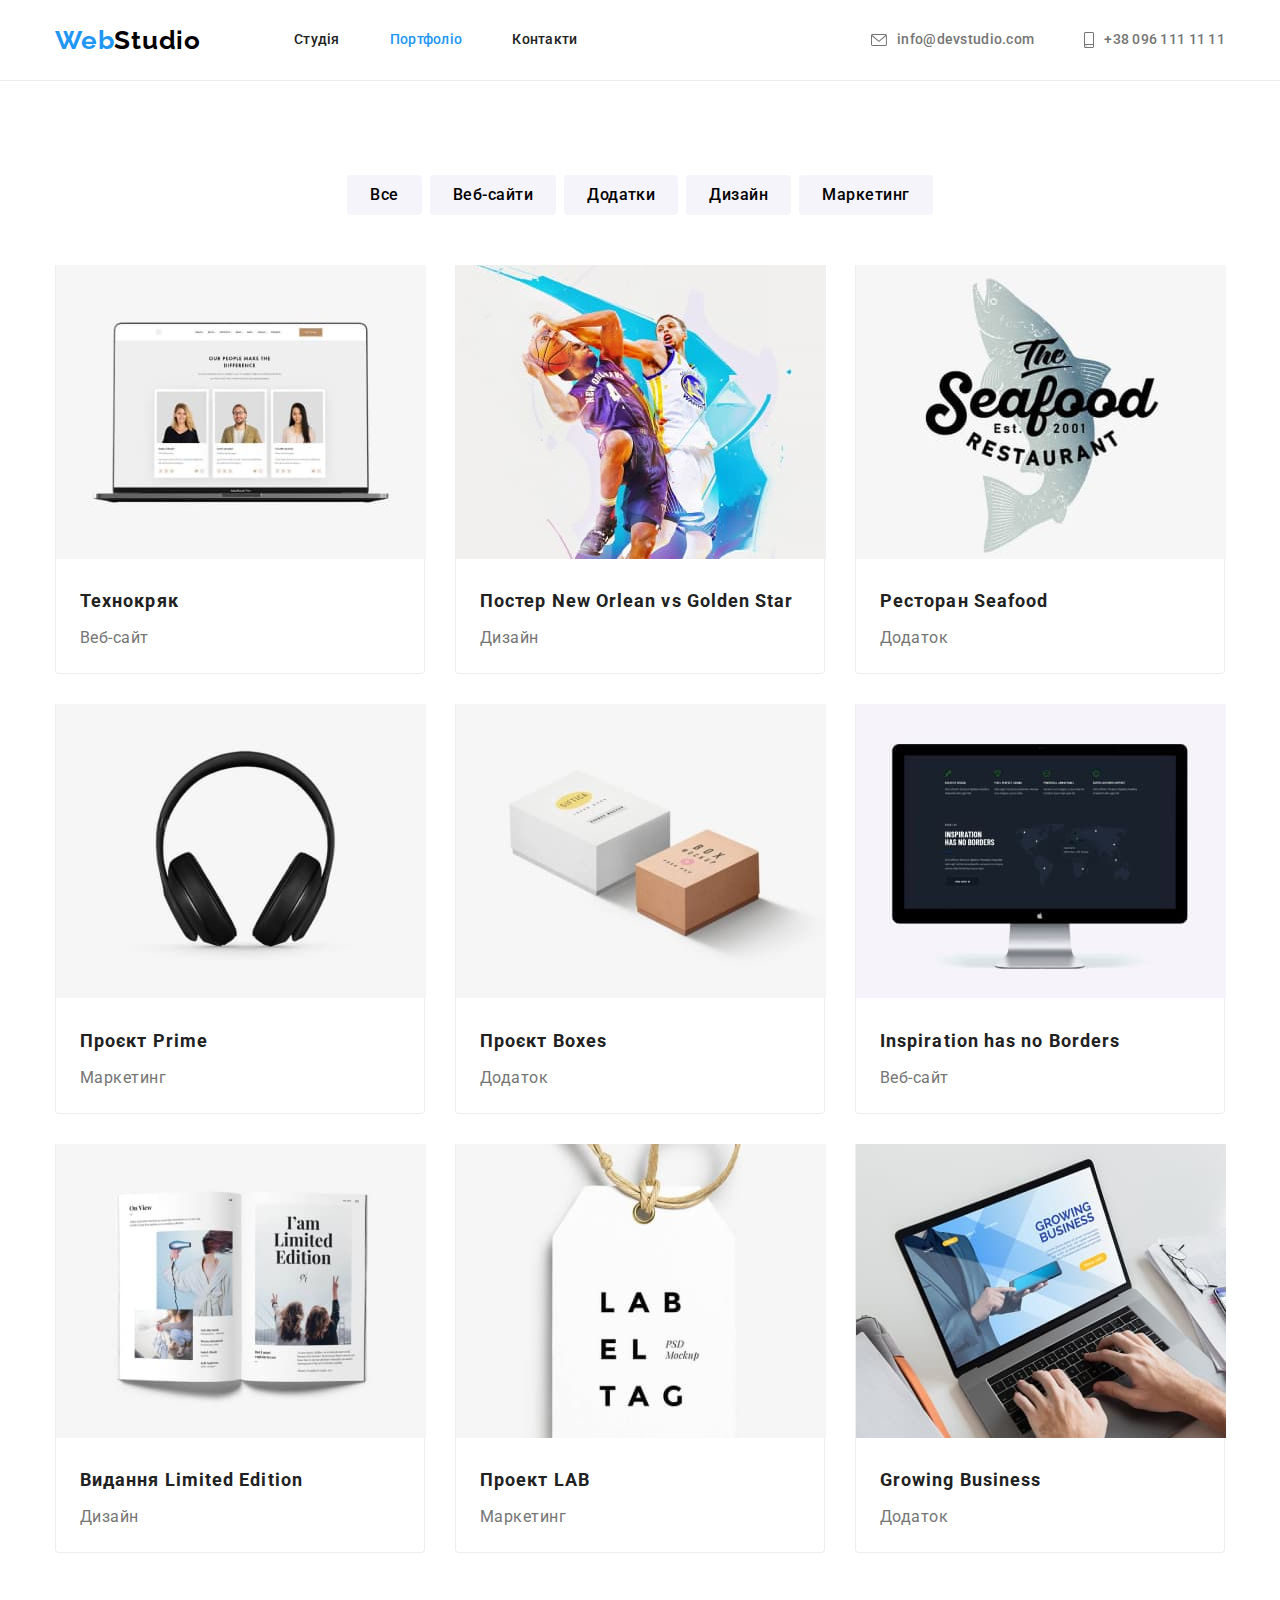
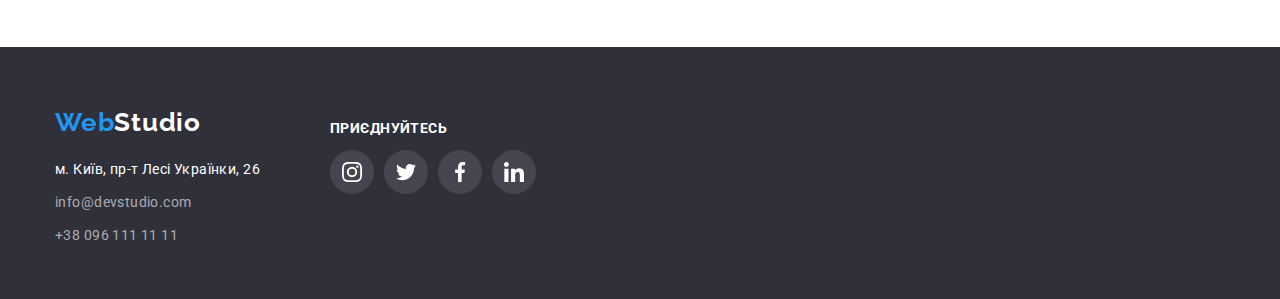
==== portfolio.html @ 71c1211e "Перенес файлы с предыдущего ДЗ" ====
<!DOCTYPE html>
<html lang="uk">
  <head>
    <meta charset="UTF-8" />
    <meta http-equiv="X-UA-Compatible" content="IE=edge" />
    <meta name="viewport" content="width=device-width, initial-scale=1.0" />
    <title>Портфоліо</title>
    <link
      href="https://fonts.googleapis.com/css2?family=Raleway:wght@700&family=Roboto:wght@400;500;700;900&display=swap"
      rel="stylesheet"
    />
    <link
      rel="stylesheet"
      href="https://cdnjs.cloudflare.com/ajax/libs/modern-normalize/1.1.0/modern-normalize.min.css"
    />
    <link rel="stylesheet" href="./css/styles.css" />
  </head>
  <body>
    <!-- Хедер -->
    <header class="header">
      <div class="container">
        <a href="./index.html" class="link logo"
          ><span class="aссent">Web</span><span class="logo-head">Studio</span></a
        >
        <nav>
          <ul class="site-nav list">
            <li class="item"><a href="./index.html" class="link nav">Студія</a></li>
            <li class="item"><a href="./portfolio.html" class="link nav current">Портфоліо</a></li>
            <li class="item"><a href="" class="link nav">Контакти</a></li>
          </ul>
        </nav>
        <ul class="auth-nav list">
          <li>
            <a href="mailto:info@devstudio.com" class="link contacts icon-mail"
              >
              <svg class="icon-address" width="16" height="12">
                <use href="./img/icons.svg#icon-mail"></use>
              </svg>info@devstudio.com</a
            >
          </li>
          <li>
            <a href="tel:+380961111111" class="link contacts icon-phone">
              <svg class="icon-address" width="10" height="16">
                <use href="./img/icons.svg#icon-phone"></use>
              </svg>+38 096 111 11 11</a>
          </li>
        </ul>
      </div>
    </header>
    <!-- Герой -->
    <main>
      <section class="portfolio-hero">
        <div class="container">
          <h1 class="hidden">Приклади робіт</h1>
          <ul class="list filter-title">
            <li class="filter-item"><button class="filter" type="button">Все</button></li>
            <li class="filter-item"><button class="filter" type="button">Веб-сайти</button></li>
            <li class="filter-item"><button class="filter" type="button">Додатки</button></li>
            <li class="filter-item"><button class="filter" type="button">Дизайн</button></li>
            <li class="filter-item"><button class="filter" type="button">Маркетинг</button></li>
          </ul>
          <ul class="list card-list">
            <li class="card-item">
              <a href="" class="box-shadow">
                <img src="./img/portfolio1.jpg" alt="відчинений ноутбук" width="370" />
                <div class="card-box">
                 <h2 class="image-title">Технокряк</h2>
                 <p class="image-text">Веб-сайт</p>
                </div>
              </a>
            </li>
            <li class="card-item">
              <a href="" class="box-shadow">
                <img src="./img/portfolio2.jpg" alt="гра в баскетбол" width="370" />
                <div class="card-box">
                 <h2 class="image-title">Постер <span lang="en">New Orlean vs Golden Star</span></h2>
                 <p class="image-text">Дизайн</p>
                </div>
              </a>
            </li>
            <li class="card-item">
              <a href="" class="box-shadow">
                <img src="./img/portfolio3.jpg" alt="постер ресторану" width="370" />
                <div class="card-box">
                 <h2 class="image-title">Ресторан <span lang="en">Seafood</span></h2>
                 <p class="image-text">Додаток</p>
                </div>
              </a>
            </li>
            <li class="card-item">
              <a href="" class="box-shadow">
                <img src="./img/portfolio4.jpg" alt="навушники" width="370" />
                <div class="card-box">
                 <h2 class="image-title">Проєкт <span lang="en">Prime</span></h2>
                 <p class="image-text">Маркетинг</p>
                </div>
              </a>
            </li>
            <li class="card-item">
              <a href="" class="box-shadow">
                <img src="./img/portfolio5.jpg" alt="картонні коробки" width="370" />
                <div class="card-box">
                 <h2 class="image-title">Проєкт <span lang="en">Boxes</span></h2>
                 <p class="image-text">Додаток</p>
                </div>
              </a>
            </li>
            <li class="card-item">
              <a href="" class="box-shadow">
                <img src="./img/portfolio6.jpg" alt="екран монітору" width="370" />
                <div class="card-box">
                 <h2 class="image-title" lang="en">Inspiration has no Borders</h2>
                 <p class="image-text">Веб-сайт</p>
                </div>
              </a>
            </li>
            <li class="card-item">
              <a href="" class="box-shadow">
                <img src="./img/portfolio7.jpg" alt="відкрита книга" width="370" />
                <div class="card-box">
                  <h2 class="image-title">Видання <span lang="en">Limited Edition</span></h2>
                  <p class="image-text">Дизайн</p>
                </div>
              </a>
            </li>
            <li class="card-item">
              <a href="" class="box-shadow">
                <img src="./img/portfolio8.jpg" alt="бірка" width="370" />
              <div class="card-box">
                <h2 class="image-title">Проект <span lang="en">LAB</span></h2>
                <p class="image-text">Маркетинг</p>
              </div>
              </a>
            </li>
            <li class="card-item">
              <a href="" class="box-shadow">
                <img src="./img/portfolio9.jpg" alt="відчинений ноутбук" width="370" />
                <div class="card-box">
                  <h2 class="image-title" lang="en">Growing Business</h2>
                  <p class="image-text">Додаток</p>
                </div>
              </a>
            </li>
          </ul>
        </div>
      </section>
    </main>
    <!-- Футер -->
    <footer class="footer">
      <div class="container">
        <div>
          <a href="./index.html" class="link"
          ><span class="aссent">Web</span><span class="logo-footer">Studio</span></a
        >
        <address class="address">
          <p class="address-place">м. Київ, пр-т Лесі Українки, 26</p>
          <ul class="list">
            <li class="address-mail">
              <a href="mailto:info@devstudio.com" class="link footer-contacts"
                >info@devstudio.com</a
              >
            </li>
            <li><a href="tel:+380961111111" class="link footer-contacts">+38 096 111 11 11</a></li>
          </ul>
        </address>
        </div>
        <div class="footer-social">
          <strong class="join">Приєднуйтесь</strong>
          <ul class="footer-social-list">
            <li><a href="" aria-label="інстаграм" class="footer-social-link">
              <svg class="footer-social-icon" width="20" height="20">
                <use href="./img/icons.svg#icon-instagram"></use>
              </svg>
            </a></li>
            <li><a href="" aria-label="твітер" class="footer-social-link">
              <svg class="footer-social-icon" width="20" height="20">
                <use href="./img/icons.svg#icon-twitter"></use>
              </svg>
            </a></li>
            <li><a href="" aria-label="фейсбук" class="footer-social-link">
              <svg class="footer-social-icon" width="20" height="20">
                <use href="./img/icons.svg#icon-facebook"></use>
              </svg>
            </a></li>
            <li><a href="" aria-label="лінкедін" class="footer-social-link">
              <svg class="footer-social-icon" width="20" height="20">
                <use href="./img/icons.svg#icon-linkedin"></use>
              </svg>
            </a></li>
          </ul>
        </div>
      </div>
    </footer>
  </body>
</html>
---- css/styles.css ----
:root {
  --main-background-color: #f5f5f5;
  --primary-text-color: #212121;
  --secondery-text-color: #757575;
  --active-text-color: #2196f3;
  --text-logo: #000000;
  --text-hero: #ffffff;
  --team-background-color: #f5f4fa;
}

body {
  font-family: 'roboto', sans-serif;
  color: var(--primary-text-color);
}

/* Убрал подчеркивания и точки со ссылок и списков
и сбросил отступы */

.link {
  text-decoration: none;
  margin: 0;
  padding: 0;
}

.list {
  list-style: none;
  margin: 0;
  padding: 0;
}

/* Контейнер */

.container {
  width: 1200px;
  margin-left: auto;
  margin-right: auto;
  padding-left: 15px;
  padding-right: 15px;
  /* outline: 1px solid tomato; */
}

/* Хедер */
.header {
  background-color: var(--text-hero);
  border-bottom: 1px solid #ececec;
}

.header > .container {
  display: flex;
  align-items: center;
}

/* Навигация */

.link.nav {
  display: block;
  padding-top: 32px;
  padding-bottom: 32px;
  color: var(--primary-text-color);
  font-weight: 500;
  font-size: 14px;
  line-height: 1.14;
  letter-spacing: 0.02em;
}

.site-nav > .item:not(:last-child) {
  margin-right: 50px;
}

.site-nav {
  display: flex;
  margin-left: 93px;
}

.auth-nav {
  display: flex;
  margin-left: auto;
}

.link.nav.current {
  color: var(--active-text-color);
}

/* Логотип */

.aссent {
  color: var(--active-text-color);
  font-family: 'raleway';
  font-weight: 700;
  font-size: 26px;
  line-height: 1.19;
  letter-spacing: 0.03em;
}

.logo-head {
  font-family: 'raleway';
  color: var(--text-logo);
  font-weight: 700;
  font-size: 26px;
  line-height: 1.19;
  letter-spacing: 0.03em;
}

/* Cсылки контактов хедера */

.contacts {
  display: flex;
  align-items: center;
  color: var(--secondery-text-color);
  font-weight: 500;
  font-size: 14px;
  line-height: 1.14;
  letter-spacing: 0.02em;
}

.auth-nav > li:not(:last-child) {
  margin-right: 50px;
}

.link:hover,
.link:focus {
  color: var(--active-text-color);
}

.icon-address {
  fill: currentColor;
  margin-right: 10px;
}

/* Кнопки */

.filter:hover,
.filter:focus {
  background-color: var(--active-text-color);
  color: var(--text-hero);
  box-shadow: 0px 3px 1px rgba(0, 0, 0, 0.1), 0px 1px 2px rgba(0, 0, 0, 0.08),
    0px 2px 2px rgba(0, 0, 0, 0.12);
}

.booking {
  background-color: var(--active-text-color);
  color: var(--text-hero);
  font-family: inherit;
  font-weight: 700;
  font-size: 16px;
  line-height: 1.88;
  letter-spacing: 0.06em;
  cursor: pointer;
  padding: 10px 32px;
  border-radius: 4px;
  min-width: 216px;
  box-shadow: 0px 4px 4px rgba(0, 0, 0, 0.15);
  border: 1px solid transparent;
}

.filter {
  display: inline-block;
  min-width: 73px;
  padding: 6px 22px;

  font-family: inherit;
  cursor: pointer;
  font-weight: 500;
  font-size: 16px;
  line-height: 1.62;
  letter-spacing: 0.03em;
  border-radius: 4px;
  border: 1px solid transparent;
  background-color: var(--team-background-color);
}

/* Герой главной страницы */

.hero {
  background-color: #2f303a;
  text-align: center;
}

.gradient {
  max-width: 1600px;
  padding-top: 200px;
  padding-bottom: 200px;
  margin-left: auto;
  margin-right: auto;
  background-position: center;
  background-repeat: no-repeat;
  background-size: cover;
  background-image: linear-gradient(to right, rgba(47, 48, 58, 0.4), rgba(47, 48, 58, 0.4)),
    url(../img/people.jpg);
}

.hero-title {
  margin-left: auto;
  margin-right: auto;
  max-width: 696px;
  font-weight: 900;
  font-size: 44px;
  line-height: 1.4;
  margin-bottom: 30px;
  letter-spacing: 0.06em;
  text-transform: uppercase;
  color: var(--text-hero);
}

/* Герой страницы портфолио */

.portfolio-hero,
.constant-clients {
  padding-top: 94px;
  padding-bottom: 94px;
}

.image-title {
  color: var(--primary-text-color);
  font-weight: 700;
  font-size: 18px;
  line-height: 2;
  letter-spacing: 0.06em;
  margin-bottom: 4px;
}

.image-text {
  font-size: 16px;
  line-height: 1.88;
  letter-spacing: 0.03em;
  color: var(--secondery-text-color);
}

.filter-title {
  display: flex;
  margin-bottom: 50px;
  justify-content: center;
}

.filter-item:not(:last-child) {
  margin-right: 8px;
}

.card-list {
  display: flex;
  flex-wrap: wrap;
}

.card-item {
  width: 370px;
  border-bottom: 1px solid #eeeeee;
  border-left: 1px solid #eeeeee;
  border-right: 1px solid #eeeeee;
  border-radius: 0px 0px 4px 4px;
}

.card-item:hover {
  box-shadow: 0px 1px 3px rgba(0, 0, 0, 0.12), 0px 1px 1px rgba(0, 0, 0, 0.14), 0px 2px 1px rgba(0, 0, 0, 0.2);
}

.card-item:not(:nth-child(3n)) {
  margin-right: 30px;
}

.card-item:not(:nth-last-child(-n + 3)) {
  margin-bottom: 30px;
}

.card-box {
  padding: 20px 24px;
}

.hidden {
  position: absolute;
  width: 1px;
  height: 1px;
  margin: -1px;
  border: 0;
  padding: 0;
  white-space: nowrap;
  clip-path: inset(100%);
  clip: rect(0 0 0 0);
  overflow: hidden;
}

.box-shadow {
  text-decoration: none;
}

/* Преимущества */

.advantage {
  background-color: var(--main-background-color);
  padding-top: 94px;
  padding-bottom: 94px;
}

.advantage-list {
  display: flex;
  column-gap: 30px;
}

.advantage-item {
  width: calc((100% - 90px) / 4);
}

.picture {
  display: flex;
  align-items: center;
  justify-content: center;
  margin-bottom: 30px;
  height: 120px;
  background-color: var(--team-background-color);
}

.advantage-title {
  font-weight: 700;
  font-size: 14px;
  line-height: 1.14;
  letter-spacing: 0.03em;
  text-transform: uppercase;
  margin-bottom: 10px;
}

.advantage-text {
  font-size: 14px;
  line-height: 1.71;
  letter-spacing: 0.03em;
  color: var(--secondery-text-color);
}

/* Чем мы занимаемся */

.process-title,
.team-title,
.clients-title {
  font-weight: 700;
  font-size: 36px;
  line-height: 1.17;
  text-align: center;
  letter-spacing: 0.03em;
  margin-bottom: 50px;
}

.process {
  background-color: var(--main-background-color);
  padding-bottom: 94px;
}

.process-list {
  display: flex;
  justify-content: center;
}

.process-item:not(:last-child) {
  margin-right: 30px;
}

/* Команда */

.team {
  background-color: var(--team-background-color);
  padding-top: 94px;
  padding-bottom: 94px;
}

.team-list {
  display: flex;
  justify-content: center;
}

.team-card:not(:last-child) {
  margin-right: 30px;
}

.team-card {
  width: 270px;
  text-align: center;
  background-color: var(--text-hero);
  box-shadow: 0px 1px 3px rgba(0, 0, 0, 0.12), 0px 1px 1px rgba(0, 0, 0, 0.14),
    0px 2px 1px rgba(0, 0, 0, 0.2);
  border-radius: 0px 0px 4px 4px;
}

.team-name {
  margin-bottom: 10px;
  font-weight: 500;
  font-size: 16px;
  line-height: 1.19;
  letter-spacing: 0.03em;
}

.team-box {
  padding-top: 30px;
  padding-bottom: 16px;
}

.job-title {
  font-size: 16px;
  line-height: 1.19;
  letter-spacing: 0.03em;
  color: var(--secondery-text-color);
}

/* Иконки соцсетей для команды */

.social {
  display: flex;
  justify-content: center;
  padding: 0;
  margin-bottom: 30px;
  list-style: none;
  column-gap: 10px;
}

.social-link {
  display: flex;
  align-items: center;
  justify-content: center;
  color: #afb1b8;
  width: 44px;
  height: 44px;
  border-radius: 50%;
}

.social-link:hover,
.social-link:focus {
  background-color: var(--active-text-color);
}

.social-icon {
  fill: currentColor;
}

.social-link:hover .social-icon,
.social-link:focus .social-icon {
  fill: var(--text-hero);
}

/* Постоянные клиенты */

.clients-title {
  margin-bottom: 50px;
}

.clients-list {
  display: flex;
  column-gap: 30px;
}

.clients-link {
  display: flex;
  align-items: center;
  justify-content: center;
  width: 170px;
  height: 92px;
  color: #afb1b8;
  border: 1px solid #afb1b8;
  border-radius: 4px;
}

.client-icon {
  fill: currentColor;
}

.clients-link:hover,
.clients-link:focus {
  color: var(--active-text-color);
  border: 1px solid var(--active-text-color);
}

/* Футер */

.footer > .container {
  display: flex;
  column-gap: 70px;
}

.footer {
  height: 252px;
  background-color: #2f303a;
  padding-top: 60px;
  padding-bottom: 60px;
}

.address {
  font-style: normal;
  font-size: 14px;
  line-height: 1.71;
  letter-spacing: 0.03em;
  margin-top: 20px;
}

.address-place {
  color: var(--text-hero);
  margin-bottom: 9px;
}

.footer-contacts {
  color: rgba(255, 255, 255, 0.6);
}

.address-mail {
  margin-bottom: 9px;
}

.logo-footer {
  color: var(--text-hero);
  font-family: 'raleway';
  font-weight: 700;
  font-size: 26px;
  line-height: 1.19;
  letter-spacing: 0.03em;
}

/* Иконки соцсетей футера */

.footer-social {
  margin-top: 12px;
}

.join {
  font-weight: 700;
  font-size: 14px;
  line-height: 1.14;
  letter-spacing: 0.03em;
  text-transform: uppercase;

  color: var(--text-hero);
}

.footer-social-list {
  display: flex;
  align-items: center;
  list-style: none;
  padding: 0;
  margin-top: 12px;
  margin-bottom: 0;
  column-gap: 10px;
}

.footer-social-link {
  display: flex;
  align-items: center;
  justify-content: center;
  background-color: rgba(255, 255, 255, 0.1);
  width: 44px;
  height: 44px;
  border-radius: 50%;
}

.footer-social-icon {
  fill: var(--text-hero);
}

.footer-social-link:hover,
.footer-social-link:focus {
  background-color: var(--active-text-color);
}

/* Сброс отступов для заголовков и абзацев */
h1,
h2,
h3,
h4,
h5,
h6,
p {
  padding: 0;
  margin: 0;
}
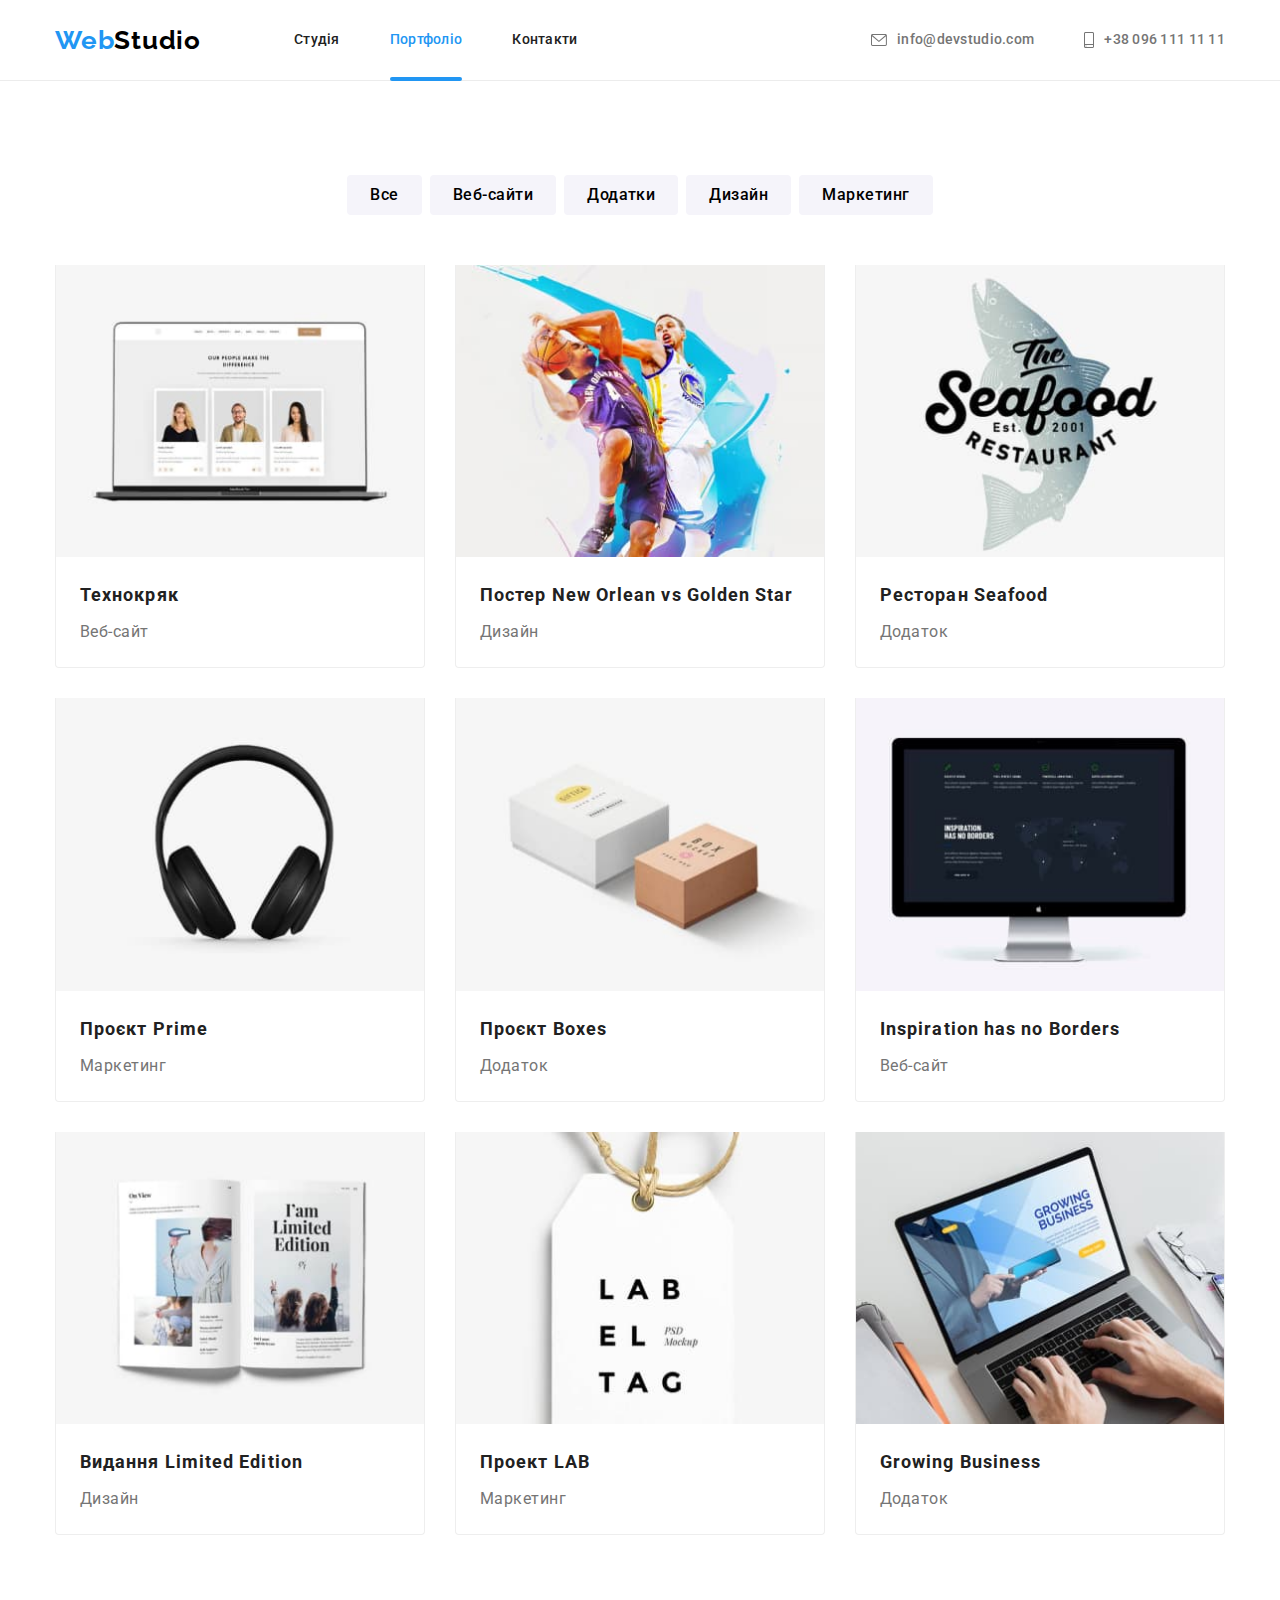
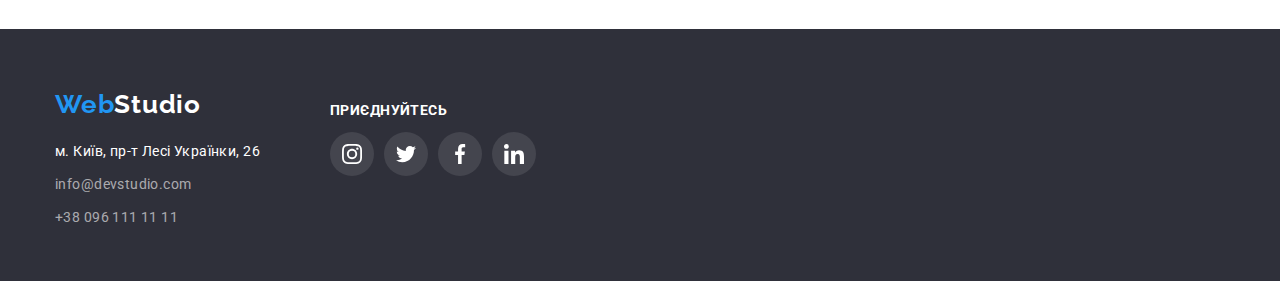
==== commit ca533dea: "Половина ДЗ №5" ====
--- a/portfolio.html
+++ b/portfolio.html
@@ -24,14 +24,14 @@
         >
         <nav>
           <ul class="site-nav list">
-            <li class="item"><a href="./index.html" class="link nav">Студія</a></li>
+            <li class="item"><a href="./index.html" class="link nav next">Студія</a></li>
             <li class="item"><a href="./portfolio.html" class="link nav current">Портфоліо</a></li>
-            <li class="item"><a href="" class="link nav">Контакти</a></li>
+            <li class="item"><a href="" class="link nav next">Контакти</a></li>
           </ul>
         </nav>
         <ul class="auth-nav list">
           <li>
-            <a href="mailto:info@devstudio.com" class="link contacts icon-mail"
+            <a href="mailto:info@devstudio.com" class="link contacts"
               >
               <svg class="icon-address" width="16" height="12">
                 <use href="./img/icons.svg#icon-mail"></use>
@@ -39,7 +39,7 @@
             >
           </li>
           <li>
-            <a href="tel:+380961111111" class="link contacts icon-phone">
+            <a href="tel:+380961111111" class="link contacts">
               <svg class="icon-address" width="10" height="16">
                 <use href="./img/icons.svg#icon-phone"></use>
               </svg>+38 096 111 11 11</a>
@@ -191,5 +191,6 @@
         </div>
       </div>
     </footer>
+    
   </body>
 </html>
--- a/css/styles.css
+++ b/css/styles.css
@@ -53,6 +53,8 @@
 /* Навигация */
 
 .link.nav {
+  position: relative;
+
   display: block;
   padding-top: 32px;
   padding-bottom: 32px;
@@ -81,6 +83,30 @@
   color: var(--active-text-color);
 }
 
+.link.nav.next::after {
+  transform: scale(0);
+  transition: transform 250ms cubic-bezier(0.4, 0, 0.2, 1);
+}
+
+
+.link.nav.next:hover::after {
+  transform: scale(1);
+}
+
+.link.nav.current::after, .link.nav.next::after {
+  content: "";
+  position: absolute;
+  display: block;
+  height: 4px;
+  width: 100%;
+  left: 0;
+  bottom: -1px;
+
+  background-color: var(--active-text-color);
+  border: transparent;
+  border-radius: 2px;
+}
+
 /* Логотип */
 
 .aссent {
@@ -120,6 +146,8 @@
 .link:hover,
 .link:focus {
   color: var(--active-text-color);
+
+  transition: color 250ms cubic-bezier(0.4, 0, 0.2, 1);
 }
 
 .icon-address {
@@ -351,6 +379,43 @@
   margin-right: 30px;
 }
 
+.process-thumb {
+  position: relative;
+}
+
+.process-thumb:before {
+  content: "";
+  
+  position: absolute;
+  left: 0;
+  bottom: 0;
+
+  width: 100%;
+  height: 70px;
+
+  background-color: rgba(47, 48, 58, 0.8);
+}
+
+.image-process-title {
+  position: absolute;
+  left: 50%;
+  bottom: 27px;
+  transform: translate(-50%);
+  
+  font-weight: 700;
+  font-size: 14px;
+  line-height: 1.14;
+  letter-spacing: 0.03em;
+  text-transform: uppercase;
+  color: var(--text-hero);
+}
+
+img {
+  display: block;
+  max-width: 100%;
+  height: auto;
+}
+
 /* Команда */
 
 .team {
@@ -551,6 +616,58 @@
 .footer-social-link:hover,
 .footer-social-link:focus {
   background-color: var(--active-text-color);
+}
+
+/* Модальное окно */
+
+.backdrop {
+  position: fixed;
+  top: 0;
+  left: 0;
+
+  width: 100%;
+  height: 100%;
+
+  opacity: 1;
+  transition: opacity 250ms cubic-bezier(0.4, 0, 0.2, 1);
+  
+  background-color: rgba(0, 0, 0, 0.2);
+}
+
+.backdrop.is-hidden {
+  opacity: 0;
+  pointer-events: none;
+}
+
+.backdrop.is-hidden .modal {
+  transform: translate(-50%, -50%) scale(1.1);
+  transition: transform 250ms cubic-bezier(0.4, 0, 0.2, 1);  
+}
+
+.modal {
+  position: absolute;
+  top: 50%;
+  left: 50%;
+
+  width: 528px;
+  height: 581px;
+
+  transform: translate(-50%, -50%) scale(0.9);
+  transition: transform 250ms cubic-bezier(0.4, 0, 0.2, 1);
+
+  background-color: var(--text-hero);
+  border-radius: 4px;
+}
+
+.close {
+  position: absolute;
+  top: 8px;
+  right: 8px;
+
+  width: 30px;
+  height: 30px;
+  border: 1px solid rgba(0, 0, 0, 0.1);
+  border-radius: 50%;
 }
 
 /* Сброс отступов для заголовков и абзацев */
